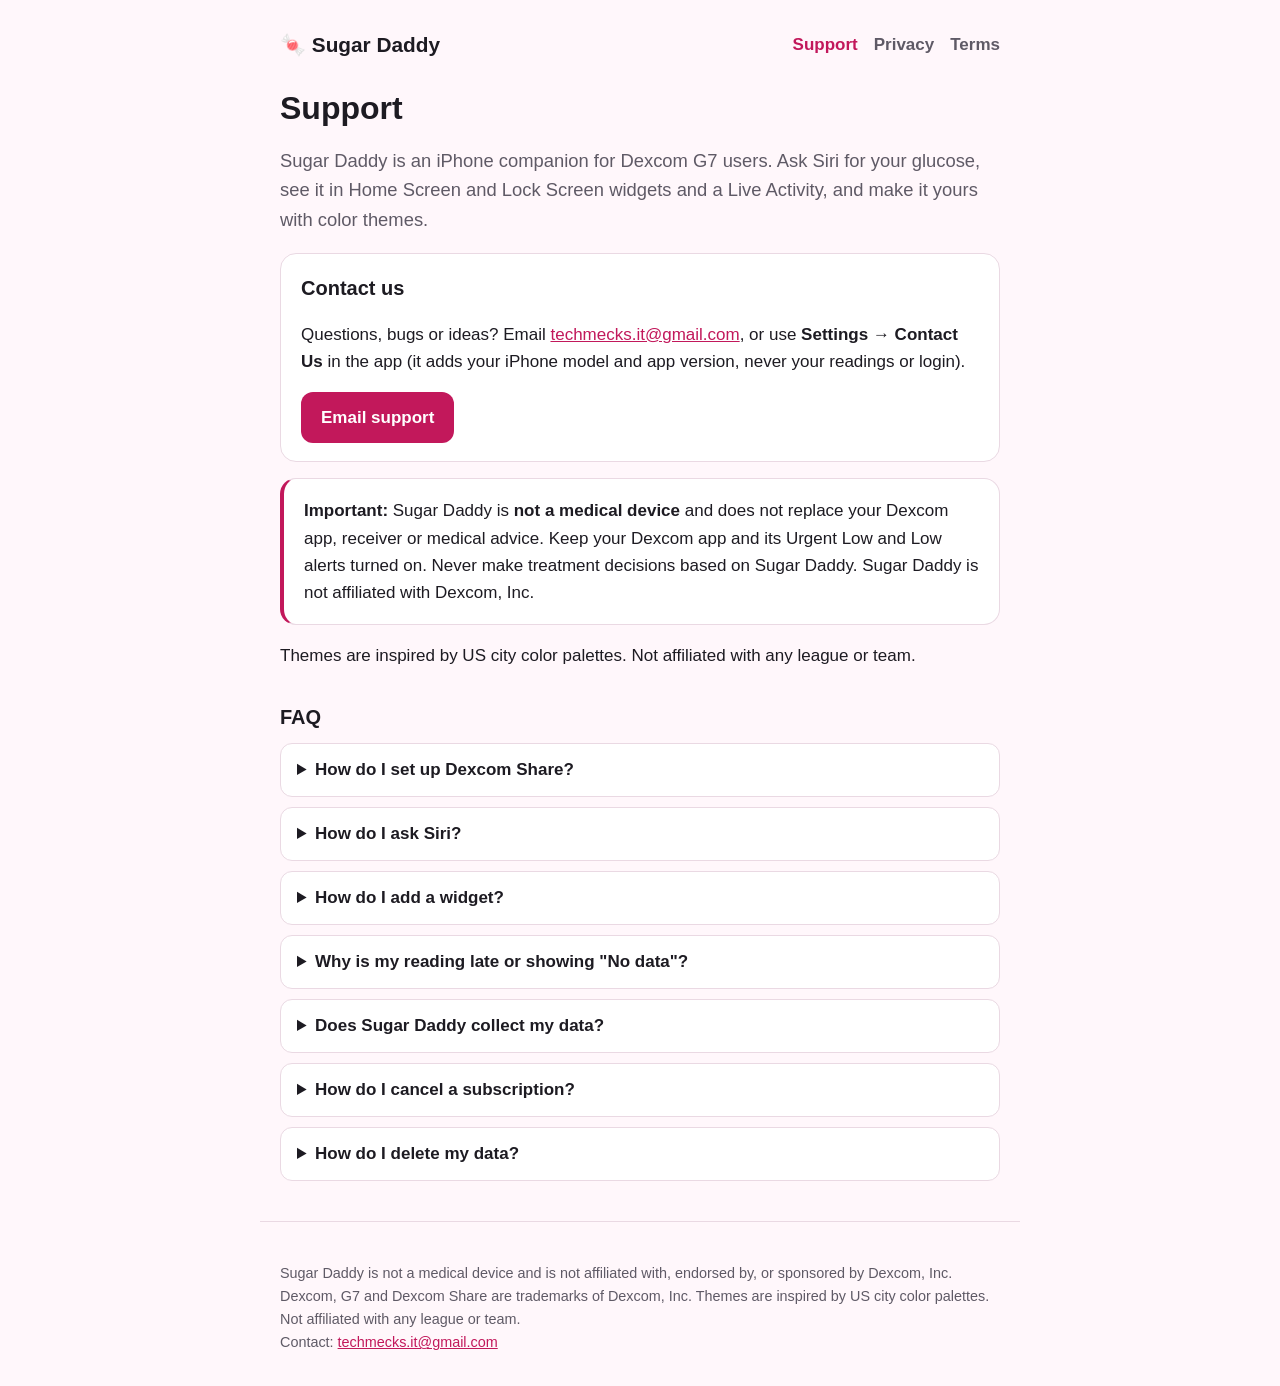
==== index.html @ b3eb690f "Sugar Daddy support site" ====
<!doctype html>
<html lang="en">
<head>
<meta charset="utf-8">
<meta name="viewport" content="width=device-width, initial-scale=1">
<title>Support · Sugar Daddy</title>
<meta name="description" content="Sugar Daddy: your Dexcom glucose in Siri, widgets and a Live Activity.">
<link rel="stylesheet" href="style.css">
</head>
<body>
<header><a class="brand" href="index.html">🍬 Sugar Daddy</a><nav><a href="index.html" aria-current="page">Support</a><a href="privacy.html">Privacy</a><a href="terms.html">Terms</a></nav></header>
<main>
<h1>Support</h1>
<p class="lead">Sugar Daddy is an iPhone companion for Dexcom G7 users. Ask Siri for your glucose, see it in Home Screen and Lock Screen widgets and a Live Activity, and make it yours with color themes.</p>

<div class="card">
<h2 style="margin-top:0">Contact us</h2>
<p>Questions, bugs or ideas? Email <a href="mailto:techmecks.it@gmail.com?subject=Sugar%20Daddy%20Support">techmecks.it@gmail.com</a>, or use <strong>Settings → Contact Us</strong> in the app (it adds your iPhone model and app version, never your readings or login).</p>
<a class="button" href="mailto:techmecks.it@gmail.com?subject=Sugar%20Daddy%20Support">Email support</a>
</div>

<div class="card note">
<strong>Important:</strong> Sugar Daddy is <strong>not a medical device</strong> and does not replace your Dexcom app, receiver or medical advice. Keep your Dexcom app and its Urgent Low and Low alerts turned on. Never make treatment decisions based on Sugar Daddy. Sugar Daddy is not affiliated with Dexcom, Inc.
</div>

<p>Themes are inspired by US city color palettes. Not affiliated with any league or team.</p>

<h2>FAQ</h2>
<details><summary>How do I set up Dexcom Share?</summary>
<p>Sugar Daddy reads the same feed your followers see. In the Dexcom G7 app, open <strong>Connections</strong> and turn on <strong>Share</strong> (invite at least one follower). Then open Sugar Daddy, choose your region, and sign in with your Dexcom username (email or phone number) and password. Your login is kept only in this iPhone's Keychain.</p></details>
<details><summary>How do I ask Siri?</summary>
<p>Say <strong>"Hey Siri, get my sugar in Sugar Daddy"</strong>. You can also ask whether you're going up or down, what your sugar was an hour ago, or how long you've been in range. The phrases also appear in the Shortcuts app.</p></details>
<details><summary>How do I add a widget?</summary>
<p>On the Home Screen, touch and hold an empty area, tap <strong>Edit → Add Widget</strong>, and choose Sugar Daddy. For the Lock Screen, touch and hold the Lock Screen, tap <strong>Customize</strong>, then tap the widget area. Widgets follow the app's theme ("Match app") by default; open <strong>Edit Widget</strong> to give one widget its own theme.</p></details>
<details><summary>Why is my reading late or showing "No data"?</summary>
<p>Dexcom Share can be delayed or unavailable, and iOS decides how often widgets refresh. Check that Share is on in your Dexcom app and that your phone is online. Always confirm with your Dexcom app or a fingerstick.</p></details>
<details><summary>Does Sugar Daddy collect my data?</summary>
<p>No. There are no servers, analytics or tracking. Your readings and settings stay on your iPhone. See the <a href="privacy.html">Privacy Policy</a>.</p></details>
<details><summary>How do I cancel a subscription?</summary>
<p>Open iPhone <strong>Settings → your name → Subscriptions</strong>, choose Sugar Daddy Pro and tap Cancel. Apple handles billing and refunds.</p></details>
<details><summary>How do I delete my data?</summary>
<p>In the app, go to <strong>Settings → Delete All My Data</strong>. This erases your Dexcom login, saved readings, tags and settings from this iPhone.</p></details>

</main>
<footer>Sugar Daddy is not a medical device and is not affiliated with, endorsed by, or sponsored by Dexcom, Inc. Dexcom, G7 and Dexcom Share are trademarks of Dexcom, Inc. Themes are inspired by US city color palettes. Not affiliated with any league or team.<br>Contact: <a href="mailto:techmecks.it@gmail.com">techmecks.it@gmail.com</a></footer>
</body>
</html>
---- style.css ----
:root{--bg:#fff7fb;--card:#ffffff;--text:#1d1b22;--muted:#5f5a66;--accent:#c2185b;--line:#ead9e3}
@media (prefers-color-scheme:dark){:root{--bg:#141217;--card:#1e1b22;--text:#f3eef6;--muted:#b3abb9;--accent:#ff7ab6;--line:#332c38}}
*{box-sizing:border-box}
body{margin:0;font:17px/1.6 -apple-system,BlinkMacSystemFont,"Segoe UI",Roboto,Helvetica,Arial,sans-serif;background:var(--bg);color:var(--text)}
header,main,footer{max-width:760px;margin:0 auto;padding:0 20px}
header{padding-top:28px;display:flex;flex-wrap:wrap;align-items:center;justify-content:space-between;gap:12px}
.brand{font-weight:800;font-size:1.3rem;text-decoration:none;color:var(--text)}
nav a{color:var(--muted);text-decoration:none;margin-left:16px;font-weight:600}
nav a:hover,nav a[aria-current]{color:var(--accent)}
h1{font-size:2rem;line-height:1.2;margin:28px 0 8px}
h2{font-size:1.25rem;margin:32px 0 8px}
a{color:var(--accent)}
.card{background:var(--card);border:1px solid var(--line);border-radius:16px;padding:18px 20px;margin:16px 0}
.lead{font-size:1.15rem;color:var(--muted)}
.note{border-left:4px solid var(--accent)}
details{background:var(--card);border:1px solid var(--line);border-radius:12px;padding:12px 16px;margin:10px 0}
summary{font-weight:700;cursor:pointer;min-height:28px}
.button{display:inline-block;background:var(--accent);color:#fff;padding:12px 20px;border-radius:12px;text-decoration:none;font-weight:700}
footer{color:var(--muted);font-size:.9rem;padding:40px 20px 32px;border-top:1px solid var(--line);margin-top:40px}
@media (max-width:480px){nav a{margin:0 14px 0 0}h1{font-size:1.6rem}}
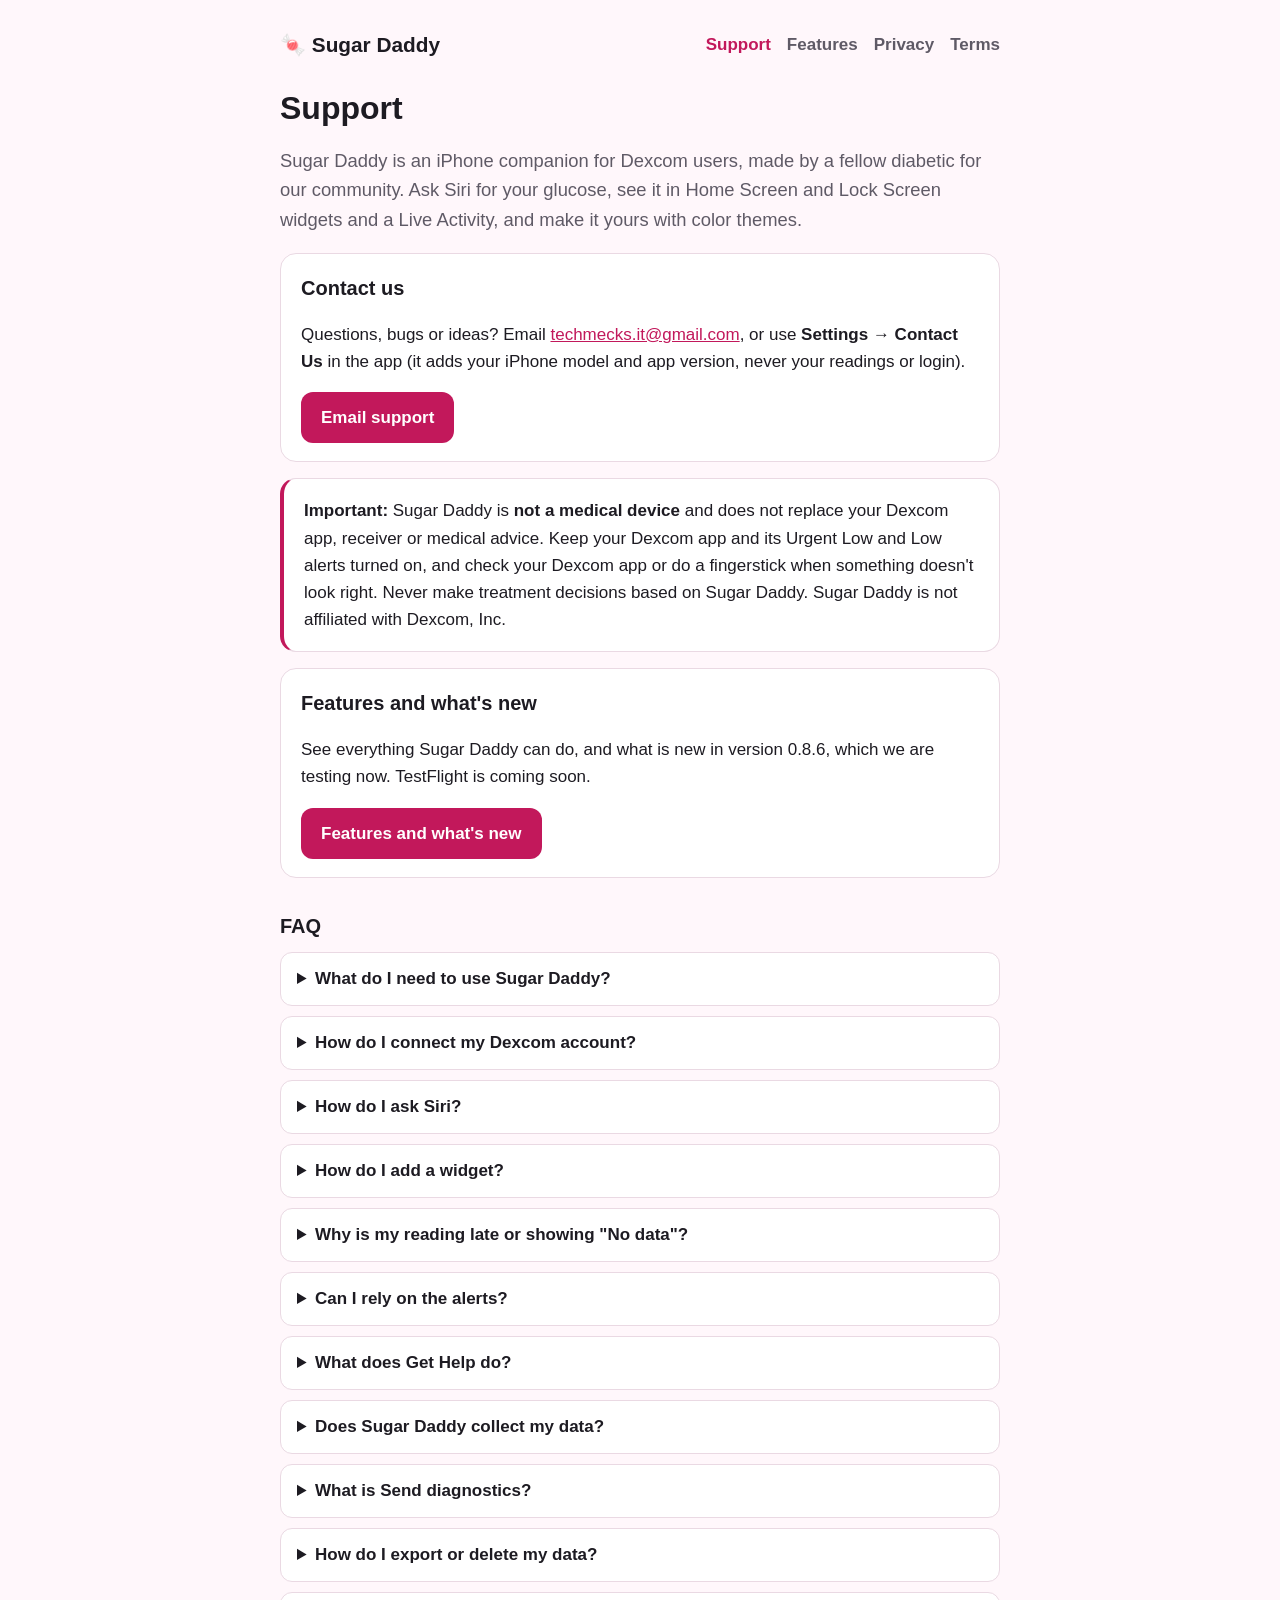
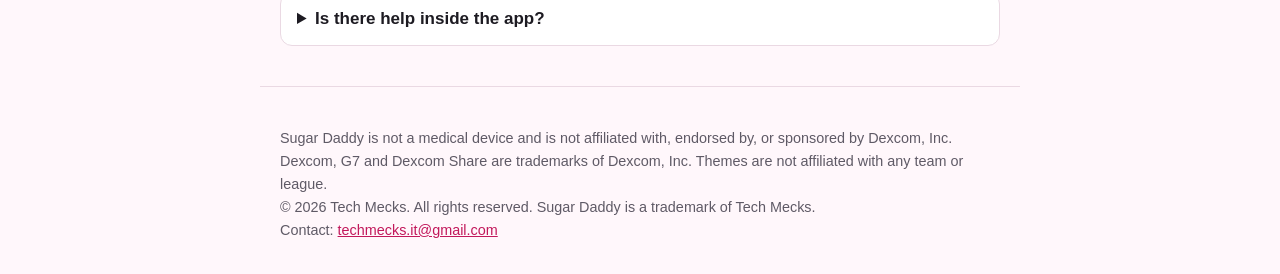
==== commit a8bbab47: "Update support site for 0.8.6, add Features page" ====
--- a/index.html
+++ b/index.html
@@ -4,14 +4,14 @@
 <meta charset="utf-8">
 <meta name="viewport" content="width=device-width, initial-scale=1">
 <title>Support · Sugar Daddy</title>
-<meta name="description" content="Sugar Daddy: your Dexcom glucose in Siri, widgets and a Live Activity.">
+<meta name="description" content="Sugar Daddy: an iPhone companion for Dexcom users, with Siri, widgets and a Live Activity.">
 <link rel="stylesheet" href="style.css">
 </head>
 <body>
-<header><a class="brand" href="index.html">🍬 Sugar Daddy</a><nav><a href="index.html" aria-current="page">Support</a><a href="privacy.html">Privacy</a><a href="terms.html">Terms</a></nav></header>
+<header><a class="brand" href="index.html">🍬 Sugar Daddy</a><nav><a href="index.html" aria-current="page">Support</a><a href="features.html">Features</a><a href="privacy.html">Privacy</a><a href="terms.html">Terms</a></nav></header>
 <main>
 <h1>Support</h1>
-<p class="lead">Sugar Daddy is an iPhone companion for Dexcom G7 users. Ask Siri for your glucose, see it in Home Screen and Lock Screen widgets and a Live Activity, and make it yours with color themes.</p>
+<p class="lead">Sugar Daddy is an iPhone companion for Dexcom users, made by a fellow diabetic for our community. Ask Siri for your glucose, see it in Home Screen and Lock Screen widgets and a Live Activity, and make it yours with color themes.</p>
 
 <div class="card">
 <h2 style="margin-top:0">Contact us</h2>
@@ -20,28 +20,49 @@
 </div>
 
 <div class="card note">
-<strong>Important:</strong> Sugar Daddy is <strong>not a medical device</strong> and does not replace your Dexcom app, receiver or medical advice. Keep your Dexcom app and its Urgent Low and Low alerts turned on. Never make treatment decisions based on Sugar Daddy. Sugar Daddy is not affiliated with Dexcom, Inc.
+<strong>Important:</strong> Sugar Daddy is <strong>not a medical device</strong> and does not replace your Dexcom app, receiver or medical advice. Keep your Dexcom app and its Urgent Low and Low alerts turned on, and check your Dexcom app or do a fingerstick when something doesn't look right. Never make treatment decisions based on Sugar Daddy. Sugar Daddy is not affiliated with Dexcom, Inc.
 </div>
 
-<p>Themes are inspired by US city color palettes. Not affiliated with any league or team.</p>
+<div class="card">
+<h2 style="margin-top:0">Features and what's new</h2>
+<p>See everything Sugar Daddy can do, and what is new in version 0.8.6, which we are testing now. TestFlight is coming soon.</p>
+<a class="button" href="features.html">Features and what's new</a>
+</div>
 
 <h2>FAQ</h2>
-<details><summary>How do I set up Dexcom Share?</summary>
-<p>Sugar Daddy reads the same feed your followers see. In the Dexcom G7 app, open <strong>Connections</strong> and turn on <strong>Share</strong> (invite at least one follower). Then open Sugar Daddy, choose your region, and sign in with your Dexcom username (email or phone number) and password. Your login is kept only in this iPhone's Keychain.</p></details>
+<details><summary>What do I need to use Sugar Daddy?</summary>
+<p>An iPhone with iOS 17.0 or newer, and a Dexcom account with Share turned on (that is a setting in Dexcom's own app). Sugar Daddy is for iPhone only. There is no Apple Watch app.</p></details>
+<details><summary>How do I connect my Dexcom account?</summary>
+<p><strong>Sign in with the Dexcom account of the person wearing the sensor. A follower login won't work.</strong> In your Dexcom app, open <strong>Connections</strong> (or <strong>Share</strong>) and turn on <strong>Share</strong>. Then open Sugar Daddy, choose your region, and sign in with your Dexcom username (email or phone number) and password. Your login is kept only on your iPhone, in its secure storage. Once you are signed in, the screen shows "Password saved on this iPhone" and never shows the password itself.</p>
+<p>If readings don't show up: in your own Dexcom app, add a follower (a family member, or a second email of yours) so Share has someone to share with, then try again.</p></details>
 <details><summary>How do I ask Siri?</summary>
-<p>Say <strong>"Hey Siri, get my sugar in Sugar Daddy"</strong>. You can also ask whether you're going up or down, what your sugar was an hour ago, or how long you've been in range. The phrases also appear in the Shortcuts app.</p></details>
+<p>Always include the app name. For example: <strong>"Hey Siri, what's my sugar in Sugar Daddy"</strong>. You can also say:</p>
+<ul>
+<li>"Hey Siri, am I going up or down in Sugar Daddy"</li>
+<li>"Hey Siri, what was my sugar an hour ago in Sugar Daddy"</li>
+<li>"Hey Siri, how long have I been in range in Sugar Daddy"</li>
+<li>"Hey Siri, check my sugar with Sugar Daddy", "Ask Sugar Daddy what my sugar is" or "Sugar Daddy sugar"</li>
+</ul>
+<p>The app also has a <strong>Siri: how to</strong> screen in Settings. The phrases show up in the Shortcuts app too. To hear the answer out loud, go to iPhone <strong>Settings → Siri → Siri Responses</strong> and choose Prefer Spoken Responses.</p></details>
 <details><summary>How do I add a widget?</summary>
 <p>On the Home Screen, touch and hold an empty area, tap <strong>Edit → Add Widget</strong>, and choose Sugar Daddy. For the Lock Screen, touch and hold the Lock Screen, tap <strong>Customize</strong>, then tap the widget area. Widgets follow the app's theme ("Match app") by default; open <strong>Edit Widget</strong> to give one widget its own theme.</p></details>
 <details><summary>Why is my reading late or showing "No data"?</summary>
-<p>Dexcom Share can be delayed or unavailable, and iOS decides how often widgets refresh. Check that Share is on in your Dexcom app and that your phone is online. Always confirm with your Dexcom app or a fingerstick.</p></details>
+<p>Dexcom Share can be delayed or unavailable, and iOS decides how often widgets refresh. Home shows how old your reading is, and widgets mark a reading as stale after 10 minutes. If Dexcom is busy or limits requests, Sugar Daddy waits and tries again, never waiting longer than 5 minutes between tries. Check that Share is on in your Dexcom app and that your phone is online. Opening the app refreshes everything right away. Always confirm with your Dexcom app or a fingerstick.</p>
+<p>If readings don't show up: in your own Dexcom app, add a follower (a family member, or a second email of yours) so Share has someone to share with, then try again.</p></details>
+<details><summary>Can I rely on the alerts?</summary>
+<p>Sugar Daddy alerts are an extra, not a replacement for your Dexcom alerts. They depend on iOS Background App Refresh, so they can be delayed or missed, especially if the app was force-quit or Background App Refresh is off. Low alerts are sent as Time Sensitive notifications; they are not Critical Alerts, so they may not sound when your phone is on silent. Keep your Dexcom app's Urgent Low and Low alerts turned on.</p></details>
+<details><summary>What does Get Help do?</summary>
+<p>Get Help is manual only. It opens Messages with a text to the emergency contact you chose, including your latest reading (and your location, if you allowed it). You review it and tap Send. It does not call anyone or contact emergency services. In an emergency, call 911 (or your local number). The Get Help button appears after you sign in to Dexcom; first it shows <strong>Set up emergency contact</strong>, which walks you through choosing a contact.</p></details>
 <details><summary>Does Sugar Daddy collect my data?</summary>
 <p>No. There are no servers, analytics or tracking. Your readings and settings stay on your iPhone. See the <a href="privacy.html">Privacy Policy</a>.</p></details>
-<details><summary>How do I cancel a subscription?</summary>
-<p>Open iPhone <strong>Settings → your name → Subscriptions</strong>, choose Sugar Daddy Pro and tap Cancel. Apple handles billing and refunds.</p></details>
-<details><summary>How do I delete my data?</summary>
-<p>In the app, go to <strong>Settings → Delete All My Data</strong>. This erases your Dexcom login, saved readings, tags and settings from this iPhone.</p></details>
+<details><summary>What is Send diagnostics?</summary>
+<p>Send diagnostics opens an email with a short technical log attached (no readings, logins, locations or contacts). Nothing is sent until you press Send.</p></details>
+<details><summary>How do I export or delete my data?</summary>
+<p>You can export your history as a CSV file from Sweet History. To erase everything from this iPhone, go to <strong>Settings → Delete All My Data</strong>. This removes your Dexcom login, saved readings, tags, settings and the diagnostics log.</p></details>
+<details><summary>Is there help inside the app?</summary>
+<p>Yes. <strong>Settings → Help</strong> covers Siri, connecting Dexcom, late or missing readings, and how to contact us, and links back to this website.</p></details>
 
 </main>
-<footer>Sugar Daddy is not a medical device and is not affiliated with, endorsed by, or sponsored by Dexcom, Inc. Dexcom, G7 and Dexcom Share are trademarks of Dexcom, Inc. Themes are inspired by US city color palettes. Not affiliated with any league or team.<br>Contact: <a href="mailto:techmecks.it@gmail.com">techmecks.it@gmail.com</a></footer>
+<footer>Sugar Daddy is not a medical device and is not affiliated with, endorsed by, or sponsored by Dexcom, Inc. Dexcom, G7 and Dexcom Share are trademarks of Dexcom, Inc. Themes are not affiliated with any team or league.<br>© 2026 Tech Mecks. All rights reserved. Sugar Daddy is a trademark of Tech Mecks.<br>Contact: <a href="mailto:techmecks.it@gmail.com">techmecks.it@gmail.com</a></footer>
 </body>
 </html>
